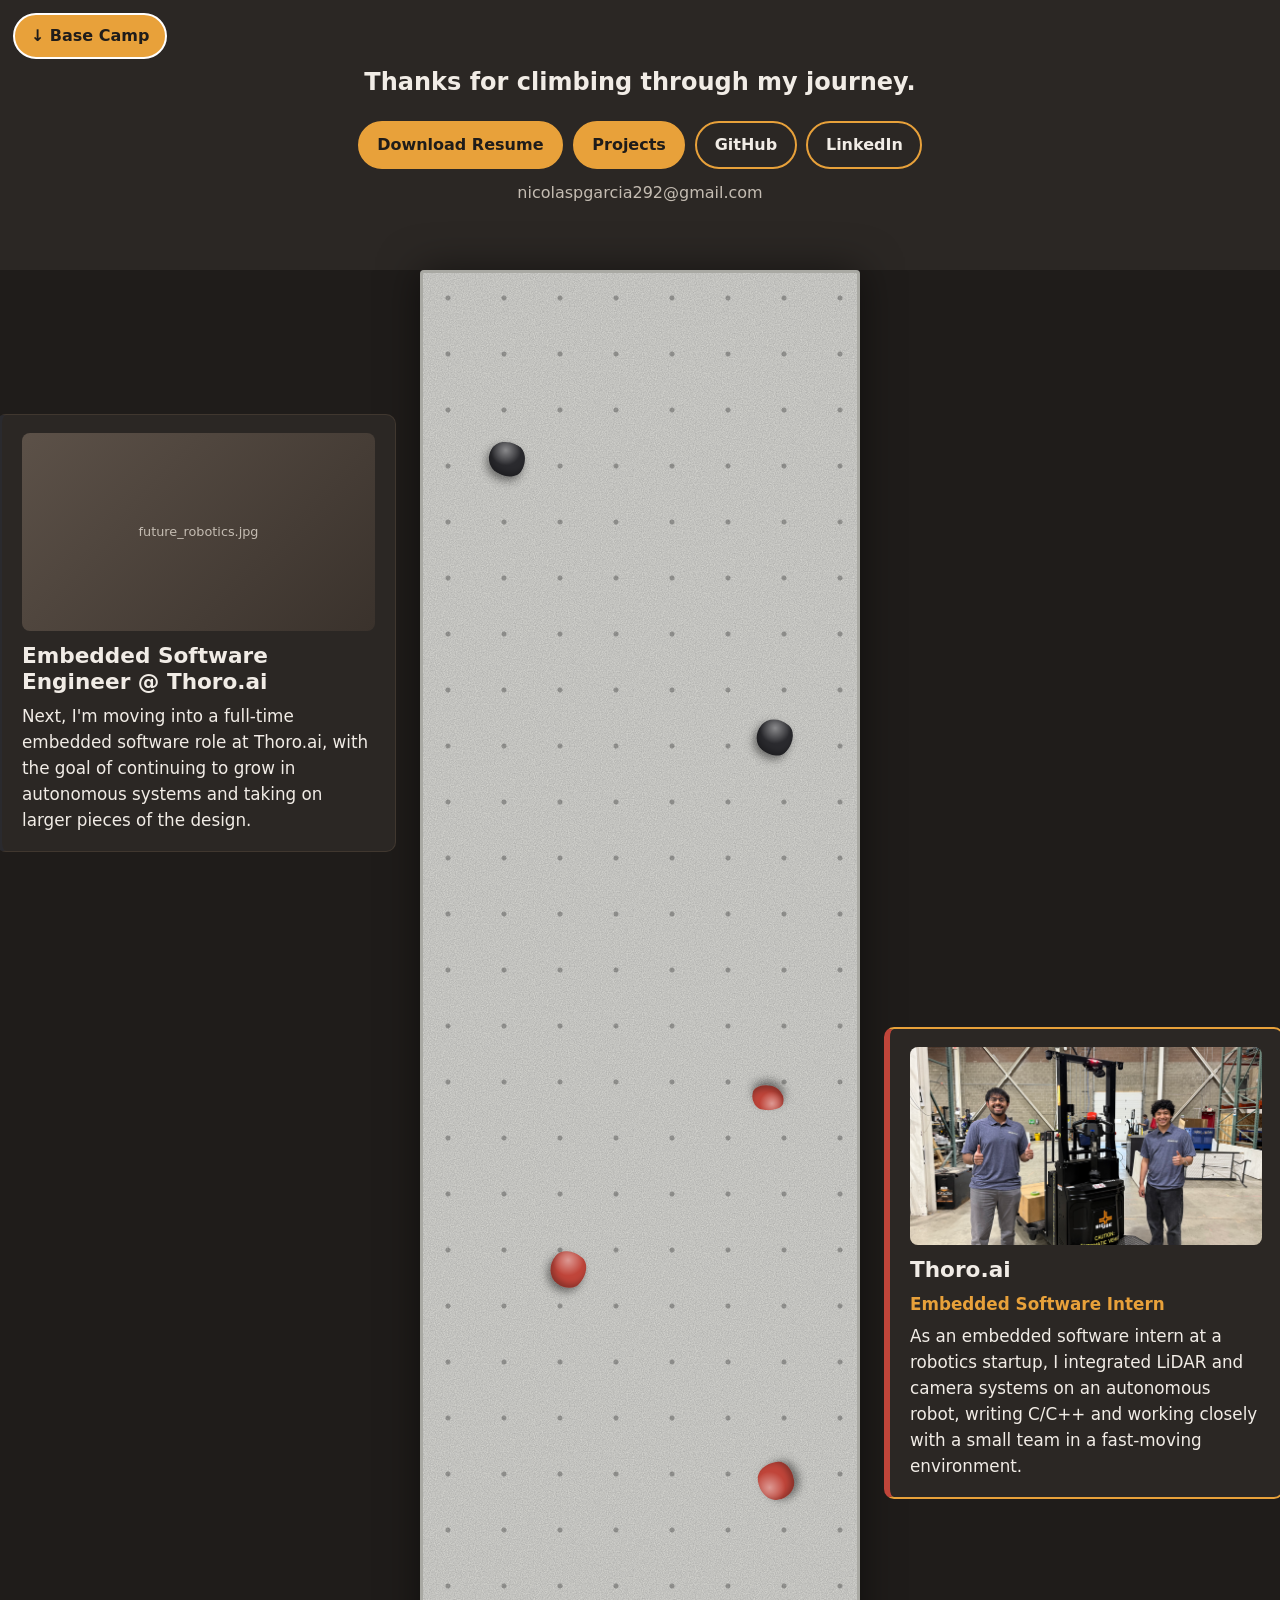
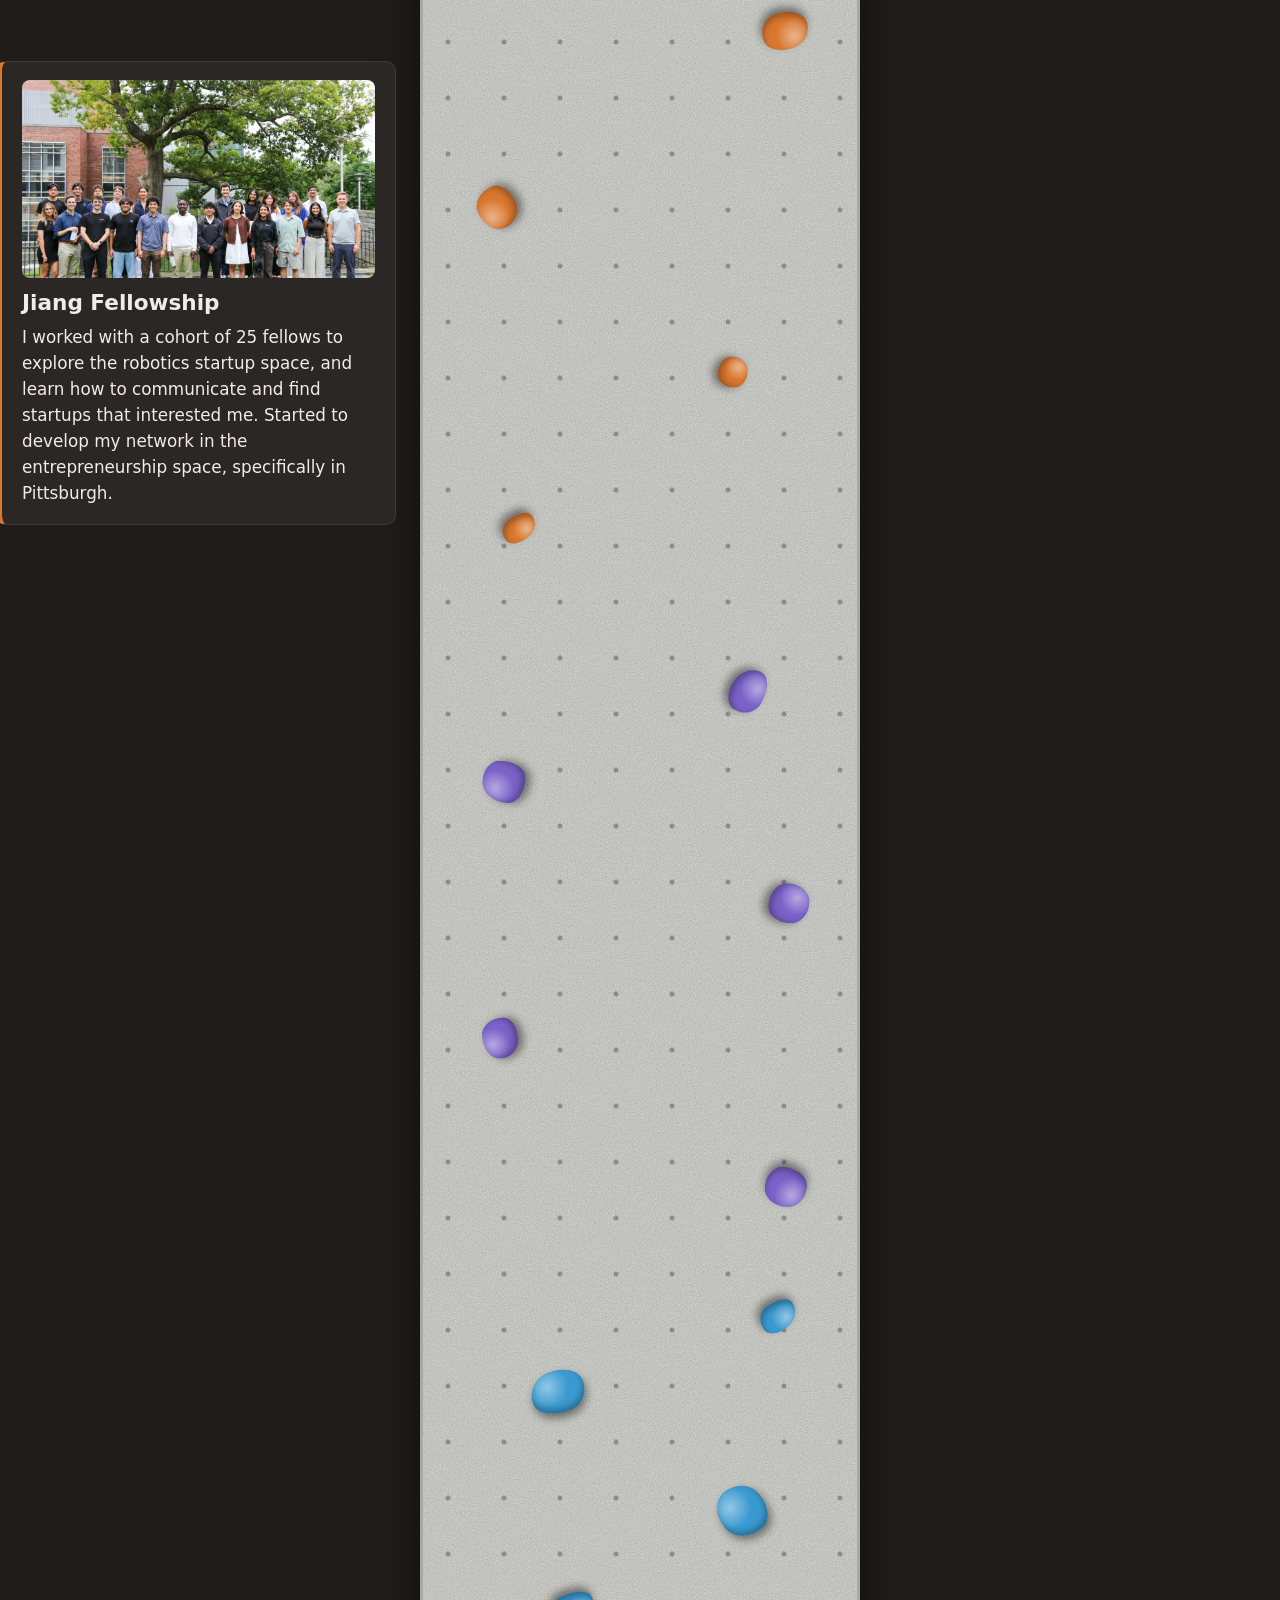
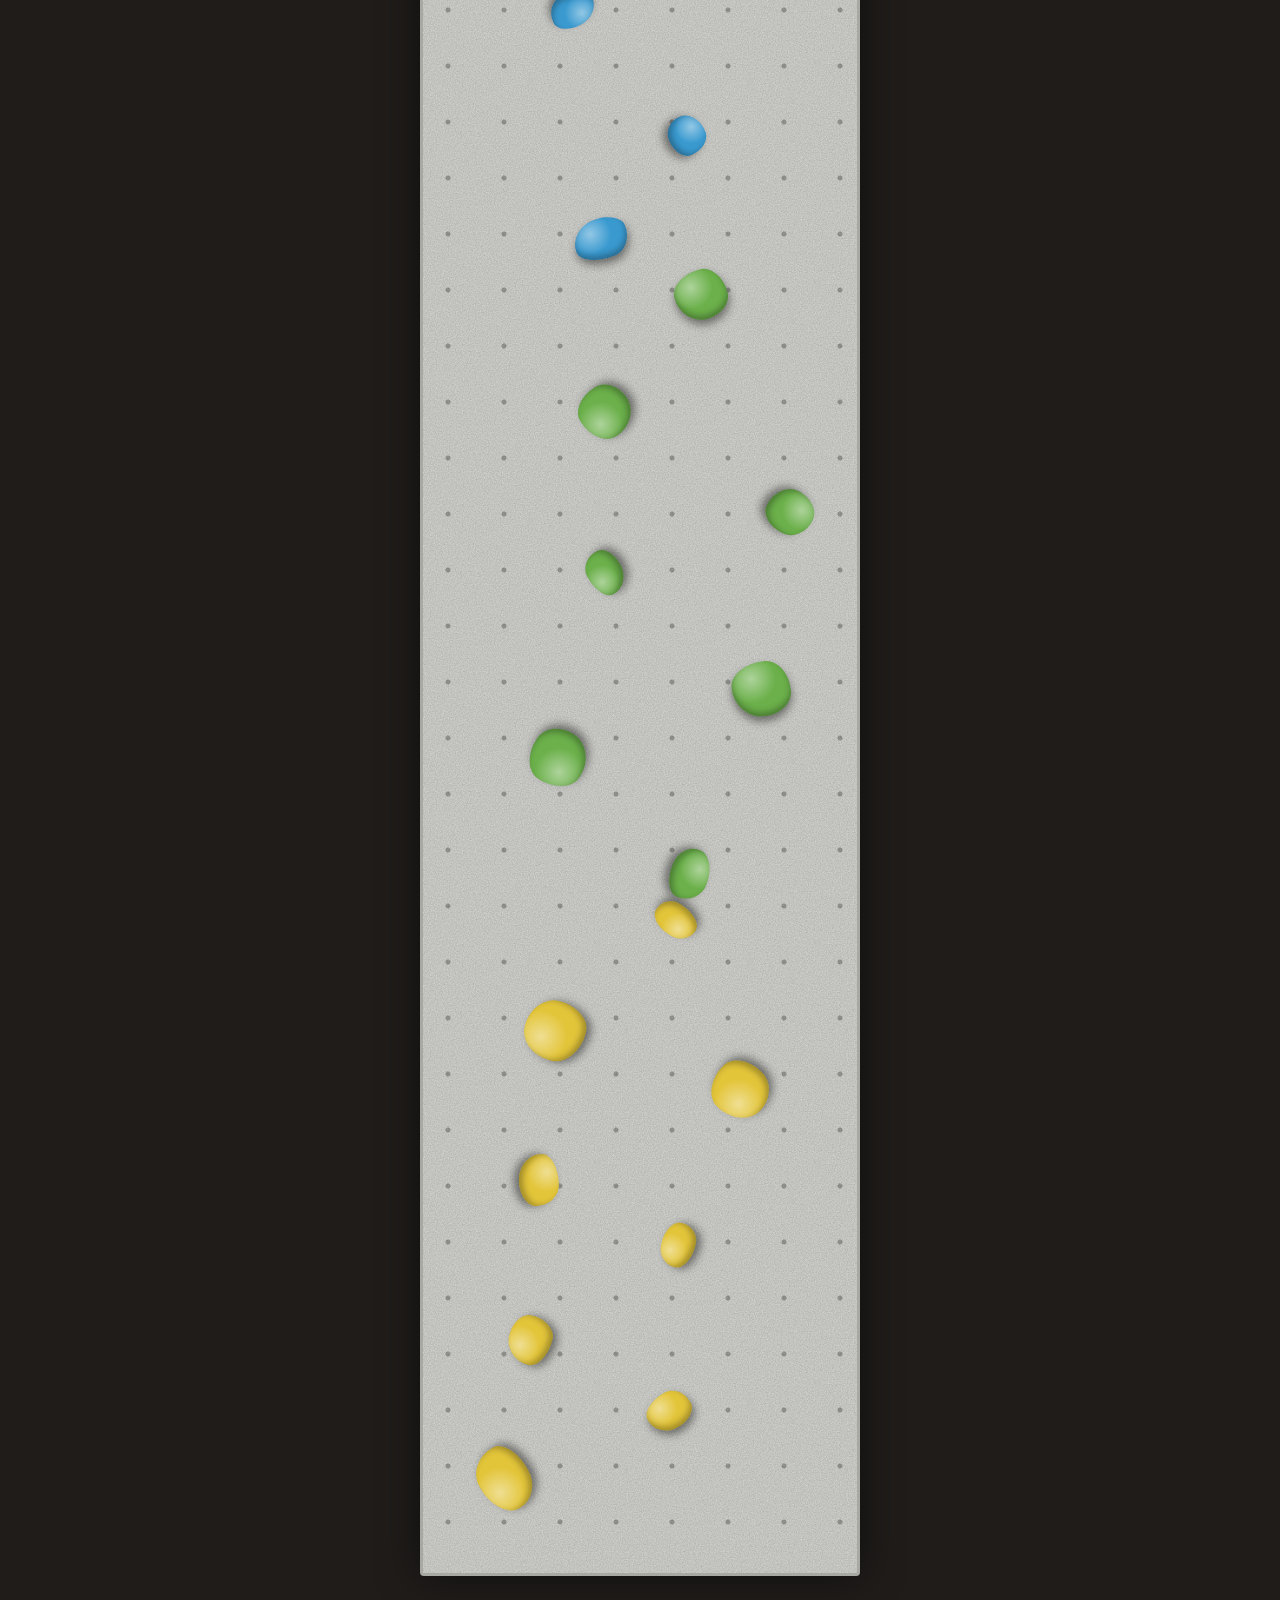
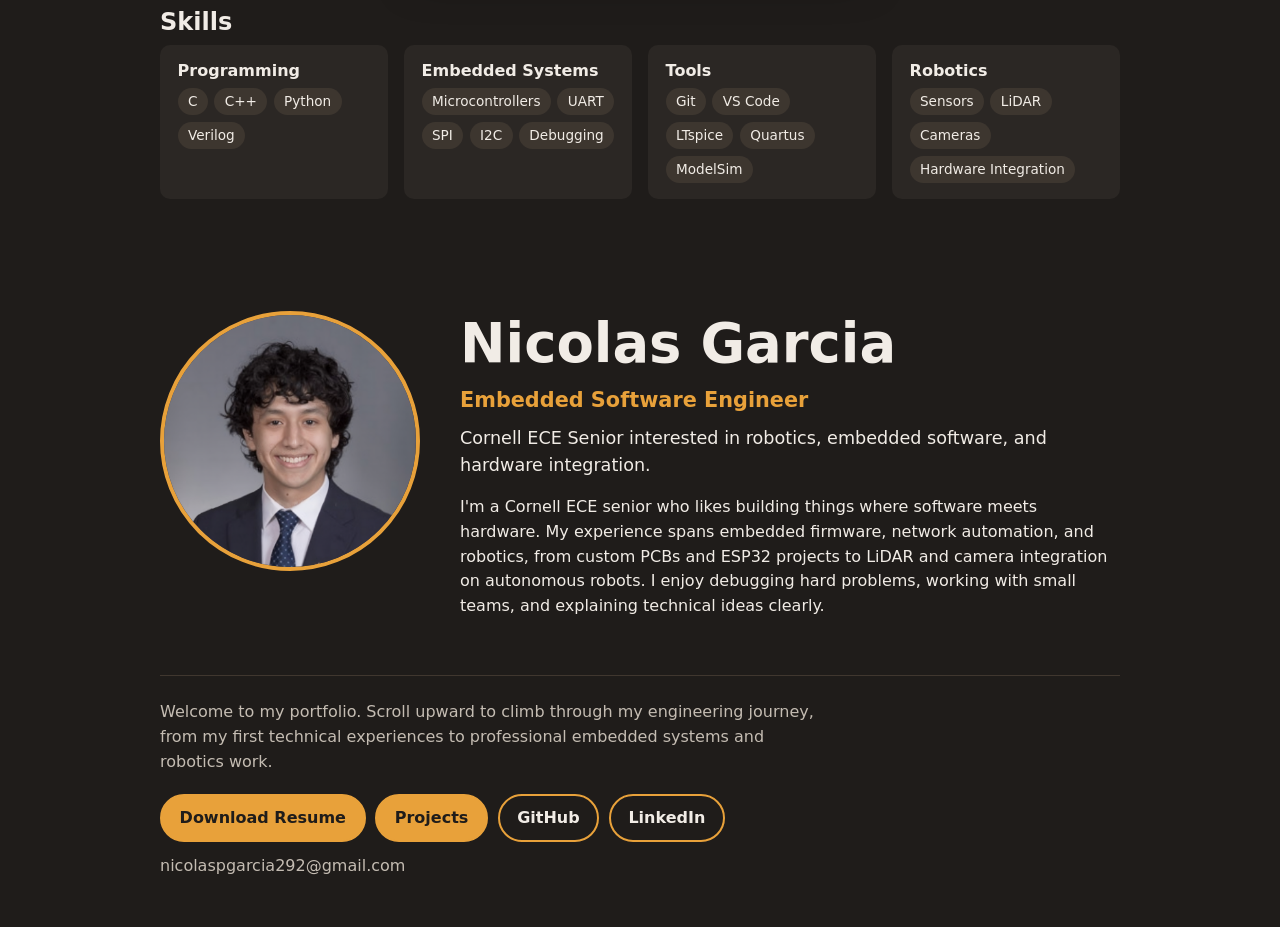
==== index.html @ 69eba1c3 "Initial commit" ====
<!DOCTYPE html>
<html lang="en">
<head>
  <meta charset="UTF-8">
  <meta name="viewport" content="width=device-width, initial-scale=1">
  <title>Nicolas Garcia | Embedded Software Engineer</title>
  <link rel="stylesheet" href="styles.css">
</head>
<body>

<!-- Shown at base camp: jumps to the start of the climb -->
<button class="nav-btn" id="startBtn" type="button">↑ Start the climb</button>

<!-- Shown everywhere else: jumps back to the landing page -->
<button class="nav-btn" id="backBtn" type="button">↓ Base Camp</button>

<div class="page" id="page">

  <!-- SECTION 1: HERO / BASE CAMP -->
  <header class="hero" id="base-camp">
    <div class="hero-top">
      <div class="ph circle" data-label="portrait.png">
        <img src="images/portrait.png" alt="Portrait of Nicolas Garcia">
      </div>
      <div class="hero-text">
        <h1>Nicolas Garcia</h1>
        <p class="title">Embedded Software Engineer</p>
        <p class="subtitle">Cornell ECE Senior interested in robotics, embedded software, and hardware integration.</p>
        <!-- PLACEHOLDER: replace this paragraph with your own about-me text -->
        <p class="about">I'm a Cornell ECE senior who likes building things where software meets hardware. My experience spans embedded firmware, network automation, and robotics, from custom PCBs and ESP32 projects to LiDAR and camera integration on autonomous robots. I enjoy debugging hard problems, working with small teams, and explaining technical ideas clearly.</p>
      </div>
    </div>

    <div class="hero-bottom">
      <p class="intro">Welcome to my portfolio. Scroll upward to climb through my engineering journey, from my first technical experiences to professional embedded systems and robotics work.</p>
      <div class="buttons">
        <a class="btn primary" href="Nicolas_Garcia_Resume.pdf" download>Download Resume</a>
        <a class="btn primary" href="projects.html">Projects</a>
        <a class="btn" href="https://github.com/NicolasGarcia19" target="_blank" rel="noopener">GitHub</a>
        <a class="btn" href="https://www.linkedin.com/in/nicolas-garcia-37a261304/" target="_blank" rel="noopener">LinkedIn</a>
      </div>
      <p class="small">nicolaspgarcia292@gmail.com</p>
    </div>
  </header>

  <!-- SECTION 2: SKILLS -->
  <section class="skills" id="skills">
    <h2>Skills</h2>
    <div class="skill-grid">
      <div class="skill-card"><h3>Programming</h3><ul class="badges"><li>C</li><li>C++</li><li>Python</li><li>Verilog</li></ul></div>
      <div class="skill-card"><h3>Embedded Systems</h3><ul class="badges"><li>Microcontrollers</li><li>UART</li><li>SPI</li><li>I2C</li><li>Debugging</li></ul></div>
      <div class="skill-card"><h3>Tools</h3><ul class="badges"><li>Git</li><li>VS Code</li><li>LTspice</li><li>Quartus</li><li>ModelSim</li></ul></div>
      <div class="skill-card"><h3>Robotics</h3><ul class="badges"><li>Sensors</li><li>LiDAR</li><li>Cameras</li><li>Hardware Integration</li></ul></div>
    </div>
  </section>

  <!-- SECTION 3: CLIMBING WALL.
       Each .hold-row is one "level" (listed oldest -> newest; the wall draws them bottom -> top).
       data-level = difficulty (1 easiest ... 7 hardest): sets the hold color and card stripe.
       data-holds = how many holds appear on that level. Fewer holds = harder climbing.
       script.js generates the holds themselves. -->
  <section class="wall" id="wall" aria-label="Career timeline">
    <div class="holds">

      <article class="hold-row" data-level="1" data-holds="8">
        <div class="level-holds" aria-hidden="true"></div>
        <div class="card">
          <div class="ph" data-label="cornell_campus.jpg"><img src="images/cornell_campus.jpg" alt=""></div>
          <h3>Cornell University</h3>
          <p class="desc">I study Electrical and Computer Engineering at Cornell, where my coursework has centered on embedded systems, signals and systems, digital logic, and probability and inference. These classes gave me a foundation for moving comfortably between hardware and software.</p>
        </div>
        <aside class="card note">
          <h3>How to read this wall</h3>
          <p class="desc">This page is a climbing wall, and it's a metaphor for my experience so far. Each level is a stage of my journey, starting with my first classes at Cornell and climbing up to today.</p>
        </aside>
      </article>

      <article class="hold-row" data-level="2" data-holds="7">
        <div class="level-holds" aria-hidden="true"></div>
        <div class="card">
          <div class="ph" data-label="teaching_placeholder.jpg"><img src="images/teaching_placeholder.jpg" alt=""></div>
          <h3>Teaching and Mentorship</h3>
          <p class="desc">Explaining physics to other students has made me a clearer communicator. As a TA, Learning Assistant, and tutor, I've learned to break hard ideas into steps and to meet people at whatever level they're starting from.</p>
        </div>
      </article>

      <article class="hold-row" data-level="3" data-holds="6">
        <div class="level-holds" aria-hidden="true"></div>
        <div class="card">
          <div class="ph" data-label="cusd_project.png"><img src="images/cusd_project.png" alt=""></div>
          <h3>CUSD Electrical Systems</h3>
          <p class="desc">On the CUSD project team I worked on the electrical design of a solar-powered bus shelter, including custom PCBs, LED systems, and ESP32 firmware, while helping lead teammates toward a working system.</p>
        </div>
      </article>

      <article class="hold-row" data-level="4" data-holds="5">
        <div class="level-holds" aria-hidden="true"></div>
        <div class="card">
          <div class="ph" data-label="insekom_network.png"><img src="images/insekom_network.png" alt=""></div>
          <h3>Insekom</h3>
          <p class="desc">At Insekom I worked in network engineering on Huawei systems and used Python to automate repetitive operational tasks, improving efficiency across the infrastructure I supported.</p>
        </div>
        <aside class="card note">
          <h3>The climb gets harder</h3>
          <p class="desc">In rock climbing, the higher you go, the fewer holds there are, and the ones left are smaller and harder to grab. My experience works the same way: each step up has been more complicated and has asked for more problem solving.</p>
        </aside>
      </article>

      <article class="hold-row" data-level="5" data-holds="4">
        <div class="level-holds" aria-hidden="true"></div>
        <div class="card">
          <div class="ph" data-label="jiang_fellows.png"><img src="images/jiang_fellows.png" alt=""></div>
          <h3>Jiang Fellowship</h3>
          <p class="desc">I worked with a cohort of 25 fellows to explore the robotics startup space, and learn how to communicate and find startups that interested me. Started to develop my network in the entrepreneurship space, specifically in Pittsburgh.</p>
        </div>
        
      </article>

      <article class="hold-row major" data-level="6" data-holds="3">
        <div class="level-holds" aria-hidden="true"></div>
        <div class="card">
          <div class="ph" data-label="thoro_robot.jpeg"><img src="images/thoro_robot.jpeg" alt=""></div>
          <h3>Thoro.ai</h3>
          <p class="tag">Embedded Software Intern</p>
          <p class="desc">As an embedded software intern at a robotics startup, I integrated LiDAR and camera systems on an autonomous robot, writing C/C++ and working closely with a small team in a fast-moving environment.</p>
        </div>
      </article>

      <article class="hold-row" data-level="7" data-holds="2">
        <div class="level-holds" aria-hidden="true"></div>
        <div class="card">
          <div class="ph" data-label="future_robotics.jpg"><img src="images/future_robotics.jpg" alt=""></div>
          <h3>Embedded Software Engineer @ Thoro.ai</h3>
          <p class="desc">Next, I'm moving into a full-time embedded software role at Thoro.ai, with the goal of continuing to grow in autonomous systems and taking on larger pieces of the design.</p>
        </div>
      </article>

    </div>
  </section>

  <!-- FOOTER (the summit) -->
  <footer class="footer" id="contact">
    <p class="thanks">Thanks for climbing through my journey.</p>
    <div class="buttons">
      <a class="btn primary" href="resume.pdf" download>Download Resume</a>
      <a class="btn primary" href="projects.html">Projects</a>
      <a class="btn" href="https://github.com/NicolasGarcia19" target="_blank" rel="noopener">GitHub</a>
      <a class="btn" href="https://www.linkedin.com/in/nicolas-garcia-37a261304/" target="_blank" rel="noopener">LinkedIn</a>
    </div>
    <p class="small">nicolaspgarcia292@gmail.com</p>
  </footer>

</div>
<script src="script.js"></script>
</body>
</html>
---- styles.css ----
:root {
  --bg: #1f1c1a;
  --panel: #2b2724;
  --text: #f1ece6;
  --muted: #c4bcb2;
  --accent: #e8a13a;
  --wall: #d8d8d3;          /* gym-wall off-white */
  --wall-edge: #a9a9a3;
  --radius: 10px;
  --wall-w: 440px;
  --hs: 1;                  /* hold size multiplier (shrinks on small screens) */
}
* { box-sizing: border-box; }
html { scroll-behavior: auto; }
body {
  margin: 0;
  background: var(--bg);
  color: var(--text);
  font-family: system-ui, -apple-system, "Segoe UI", Roboto, sans-serif;
  line-height: 1.55;
}
h1, h2, h3 { line-height: 1.2; margin: 0 0 .5rem; }
a { color: inherit; }

/* Climb upward: hero (base camp) at the bottom, footer (summit) at the top.
   script.js adds .climb-up to <body>. Remove it for a normal top-down page. */
.page { display: flex; flex-direction: column; }
body.climb-up .page { flex-direction: column-reverse; }

/* ---------- Image placeholders (labeled block if the file is missing) ---------- */
.ph {
  position: relative;
  background: linear-gradient(135deg, #5c5148, #3a322c);
  border-radius: 8px;
  overflow: hidden;
  aspect-ratio: 16 / 9;
  margin-bottom: .75rem;
}
.ph::after {
  content: attr(data-label);
  position: absolute; inset: 0;
  display: grid; place-items: center;
  padding: .5rem; text-align: center;
  color: var(--muted); font-size: .8rem;
}
.ph img {
  position: absolute; inset: 0;
  width: 100%; height: 100%;
  object-fit: cover;
  z-index: 1;
}
.ph.missing img { display: none; }

/* ---------- Buttons ---------- */
.buttons { display: flex; flex-wrap: wrap; gap: .6rem; margin-top: 1.25rem; }
.btn {
  padding: .6rem 1.1rem;
  border: 2px solid var(--accent);
  border-radius: 999px;
  text-decoration: none;
  font-weight: 600;
}
.btn.primary { background: var(--accent); color: #1f1c1a; }
.btn:hover, .btn:focus-visible { outline: 3px solid var(--text); outline-offset: 2px; }
.small { color: var(--muted); margin: .75rem 0 0; }

/* ---------- Fixed navigation buttons (Start the climb / Base Camp) ---------- */
.nav-btn {
  position: fixed; top: .8rem; left: 0.8rem; z-index: 20;
  padding: .55rem 1rem;
  font: inherit; font-weight: 600; cursor: pointer;
  color: #1f1c1a; background: var(--accent);
  border: 2px solid #fff; border-radius: 999px;
  opacity: 0; pointer-events: none;
  transition: opacity .3s ease;
}
.nav-btn.show { opacity: 1; pointer-events: auto; }
.nav-btn:focus-visible { outline: 3px solid var(--text); outline-offset: 2px; }
/* Center the Start the climb button */
#startBtn {
  left: 50%;
  padding: .9rem 1.6rem;
  font-size: 1.10rem;
  transform: translateX(-50%);
  animation: climbGlow 2s ease-in-out infinite;
}

@keyframes climbGlow {
  0%, 100% {
    box-shadow: 0 0 0 0 rgba(255, 255, 255, 0);
  }
  50% {
    box-shadow: 0 0 0 5px rgba(255, 255, 255, 0.5);
  }
}
/* ---------- Hero ---------- */
.hero { max-width: 1000px; margin: 0 auto; padding: 5rem 1.25rem 3rem; width: 100%; }
.hero-top { display: grid; grid-template-columns: 260px 1fr; gap: 2.5rem; align-items: start; }
.ph.circle { aspect-ratio: 1 / 1; border-radius: 50%; margin: 0; border: 4px solid var(--accent); }
.ph.circle img { object-position: center 0%; }
.hero h1 { font-size: clamp(2.2rem, 6vw, 3.4rem); }
.title { font-size: 1.3rem; color: var(--accent); margin: 0; font-weight: 600; }
.subtitle { font-size: 1.1rem; margin: .5rem 0 1rem; }
.about { max-width: 65ch; margin: 0 0 1rem; }
.hero-bottom { margin-top: 2.5rem; padding-top: 1.5rem; border-top: 1px solid #40372f; }
.intro { color: var(--muted); max-width: 65ch; margin: 0; }

/* ---------- Skills ---------- */
.skills { max-width: 1000px; margin: 0 auto; padding: 2rem 1.25rem; width: 100%; }
.skill-grid { display: grid; grid-template-columns: repeat(auto-fit, minmax(220px, 1fr)); gap: 1rem; }
.skill-card { background: var(--panel); padding: 1rem 1.1rem; border-radius: var(--radius); }
.skill-card h3 { font-size: 1rem; }
.badges { list-style: none; margin: 0; padding: 0; display: flex; flex-wrap: wrap; gap: .4rem; }
.badges li { background: #3d362f; padding: .2rem .65rem; border-radius: 999px; font-size: .85rem; }

/* ---------- Climbing wall ---------- */
.wall { position: relative; padding: 3rem 1.25rem; }
.holds { position: relative; max-width: 1280px; margin: 0 auto; display: flex; flex-direction: column-reverse; }

/* Top-rope style panel: rough texture (SVG noise) + bolt-hole grid on off-white */
.holds::before {
  content: "";
  position: absolute; top: -3rem; bottom: -3rem; left: 50%;
  width: var(--wall-w); transform: translateX(-50%);
  background:
    radial-gradient(circle, rgba(0,0,0,.28) 0 2px, transparent 3px) 0 0 / 56px 56px,
    url("data:image/svg+xml;utf8,<svg xmlns='http://www.w3.org/2000/svg' width='220' height='220'><filter id='n'><feTurbulence type='fractalNoise' baseFrequency='0.85' numOctaves='3' stitchTiles='stitch'/><feColorMatrix values='0 0 0 0 0.25  0 0 0 0 0.25  0 0 0 0 0.25  0 0 0 0.55 0'/></filter><rect width='100%' height='100%' filter='url(%23n)'/></svg>"),
    var(--wall);
  border-radius: 4px;
  box-shadow: inset 0 0 0 3px var(--wall-edge), 0 0 40px rgba(0,0,0,.5);
}

/* Each experience is a "level". Its color shows difficulty, like gym route tape:
   yellow (easiest) -> green -> blue -> purple -> orange -> red -> black (hardest). */
.hold-row[data-level="1"] { --lc: #e3c53a; }
.hold-row[data-level="2"] { --lc: #6bb04a; }
.hold-row[data-level="3"] { --lc: #3a9ad0; }
.hold-row[data-level="4"] { --lc: #7a62c8; }
.hold-row[data-level="5"] { --lc: #d9772f; }
.hold-row[data-level="6"] { --lc: #c0453a; }
.hold-row[data-level="7"] { --lc: #2a2a2e; }

.hold-row {
  position: relative;
  display: grid;
  grid-template-columns: 1fr var(--wall-w) 1fr;
  align-items: center;
  min-height: max(70vh, 600px);
}

/* Holds are generated by script.js into this layer, which sits over the wall column */
.level-holds {
  position: absolute; top: 0; bottom: 0; z-index: 1;
  width: var(--wall-w);
  left: calc(50% - var(--wall-w) / 2);
  pointer-events: none;
}
.hold {
  position: absolute;
  width: calc(var(--w, 56px) * var(--hs));
  height: calc(var(--h, 44px) * var(--hs));
  transform: translate(-50%, -50%) rotate(var(--r, 0deg));
  background: radial-gradient(circle at 35% 30%, rgba(255,255,255,.45), transparent 45%), var(--lc, #c0453a);
  box-shadow: 0 5px 8px rgba(0,0,0,.45), inset 0 -4px 6px rgba(0,0,0,.3);
}
/* Irregular rock-like outlines */
.hold.shape-0 { border-radius: 58% 42% 55% 45% / 48% 60% 40% 52%; }
.hold.shape-1 { border-radius: 45% 55% 40% 60% / 55% 45% 55% 45%; }
.hold.shape-2 { border-radius: 60% 40% 50% 50% / 42% 58% 42% 58%; }
.hold.shape-3 { border-radius: 50% 50% 38% 62% / 60% 40% 60% 40%; }
/* Real hold photo (transparent PNG) replaces the CSS shape */
.hold img { width: 100%; height: 100%; object-fit: contain; display: block; }
.hold.has-img { background: none; box-shadow: none; border-radius: 0; }
.hold.has-img img { filter: drop-shadow(0 5px 5px rgba(0,0,0,.5)); }

/* ---------- Cards ---------- */
.card {
  grid-row: 1;
  background: var(--panel);
  padding: 1.1rem 1.25rem;
  border-radius: var(--radius);
  border: 1px solid #40372f;
  border-left: 6px solid var(--lc, var(--accent));   /* level color stripe */
  width: 100%; max-width: 420px;
  font-size: 1.05rem;
  opacity: 0;
  transform: translateY(20px);
  transition: opacity .5s ease, transform .5s ease;
}
.card.visible { opacity: 1; transform: none; }
.card h3 { font-size: 1.35rem; }
.desc { margin: 0; color: var(--text); }
.tag { color: var(--accent); font-weight: 600; margin: 0 0 .4rem; }
.hold-row.major .card { border: 2px solid var(--accent); border-left: 6px solid var(--lc); max-width: 450px; }

/* Alternate left/right (odd rows = left of wall, even = right) */
.hold-row:nth-child(odd) .card { grid-column: 1; justify-self: end; margin-right: 1.5rem; }
.hold-row:nth-child(even) .card { grid-column: 3; justify-self: start; margin-left: 1.5rem; }

/* Explainer notes sit on the opposite side from the experience card */
.card.note {
  background: rgba(43, 39, 36, .6);
  border: 2px dashed #6b6157;
  max-width: 380px;
}
.card.note h3 { font-size: 1.15rem; color: var(--accent); }
.hold-row:nth-child(odd) .note { grid-column: 3; justify-self: start; margin: 0 0 0 1.5rem; }
.hold-row:nth-child(even) .note { grid-column: 1; justify-self: end; margin: 0 1.5rem 0 0; }

/* ---------- Footer ---------- */
.footer { text-align: center; padding: 4rem 1.25rem; background: var(--panel); }
.footer .buttons { justify-content: center; }
.thanks { font-size: 1.5rem; font-weight: 600; margin: 0; }

/* ---------- Responsive ---------- */
@media (max-width: 1000px) {
  :root { --wall-w: 280px; --hs: .85; }
  .hold-row:nth-child(odd) .card { margin-right: .75rem; }
  .hold-row:nth-child(even) .card { margin-left: .75rem; }
}
@media (max-width: 760px) {
  :root { --wall-w: 70px; --hs: .6; }
  .hero { padding-top: 6rem; }
  .hero-top { grid-template-columns: 1fr; justify-items: center; text-align: center; }
  .ph.circle { width: 200px; }
  .about { text-align: left; }

  .holds::before { left: 0; transform: none; }
  .level-holds { left: 0; }
  .hold-row { grid-template-columns: var(--wall-w) 1fr; min-height: max(55vh, 520px); gap: 1rem 0; }
  .hold-row .card,
  .hold-row:nth-child(odd) .card,
  .hold-row:nth-child(even) .card { grid-column: 2; justify-self: stretch; max-width: none; margin: 0 0 0 .75rem; }
  /* Notes stack under the experience card */
  .hold-row .note,
  .hold-row:nth-child(odd) .note,
  .hold-row:nth-child(even) .note { grid-column: 2; grid-row: 2; justify-self: stretch; max-width: none; margin: 0 0 0 .75rem; }
}

@media (prefers-reduced-motion: reduce) {
  .card, .nav-btn { transition: none; }
  .card { opacity: 1; transform: none; }
}
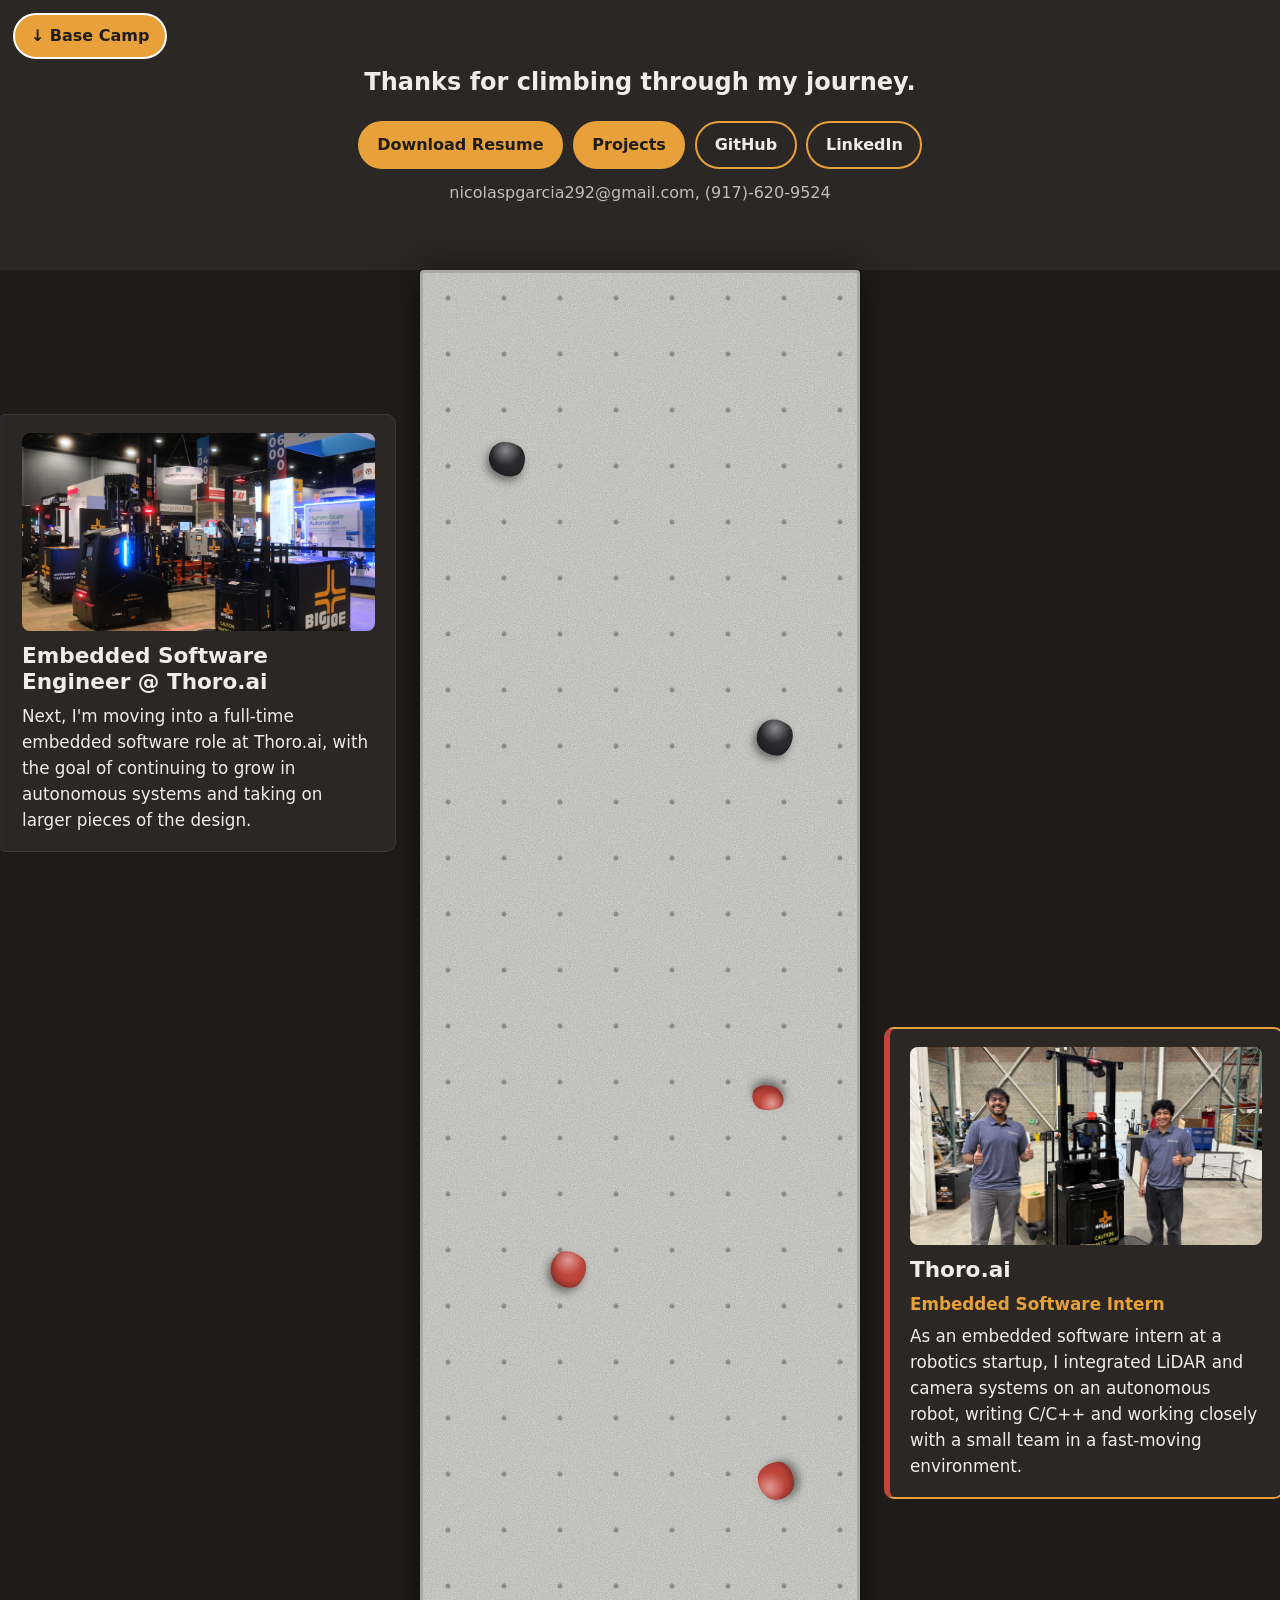
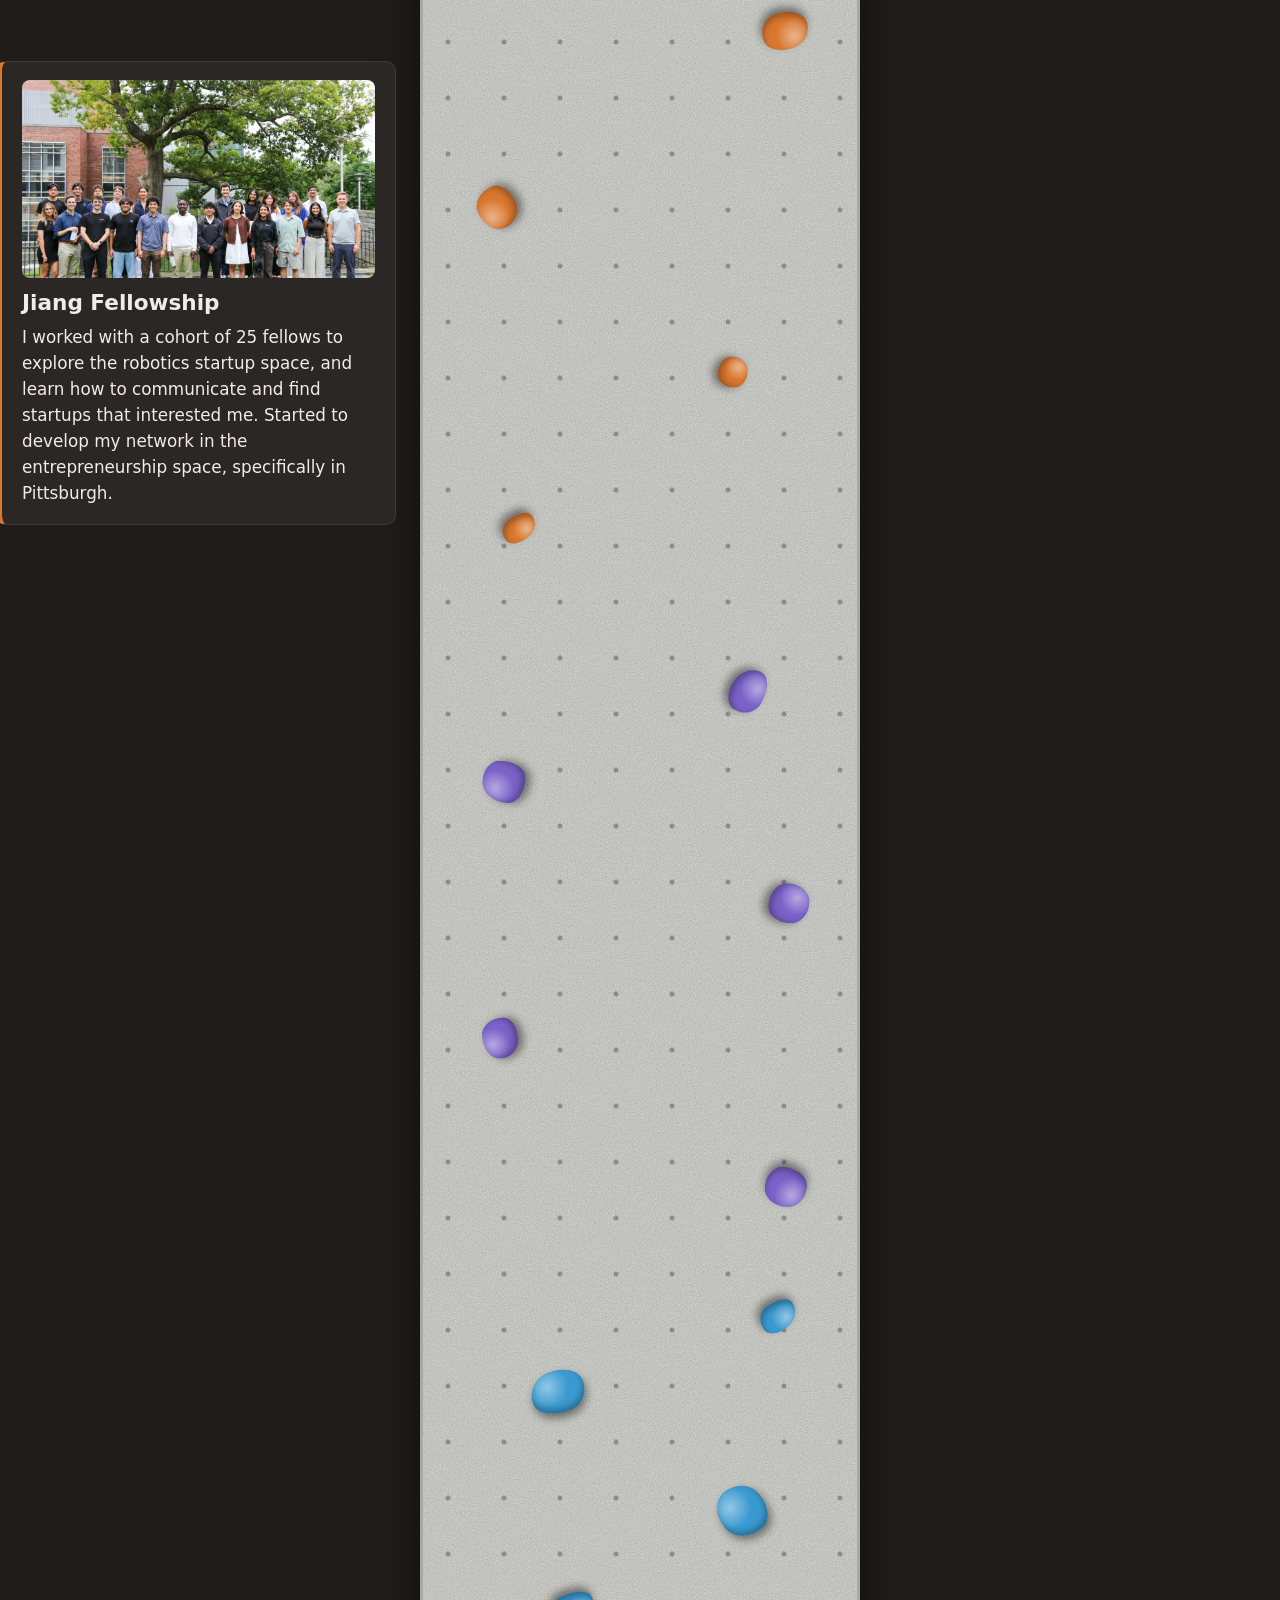
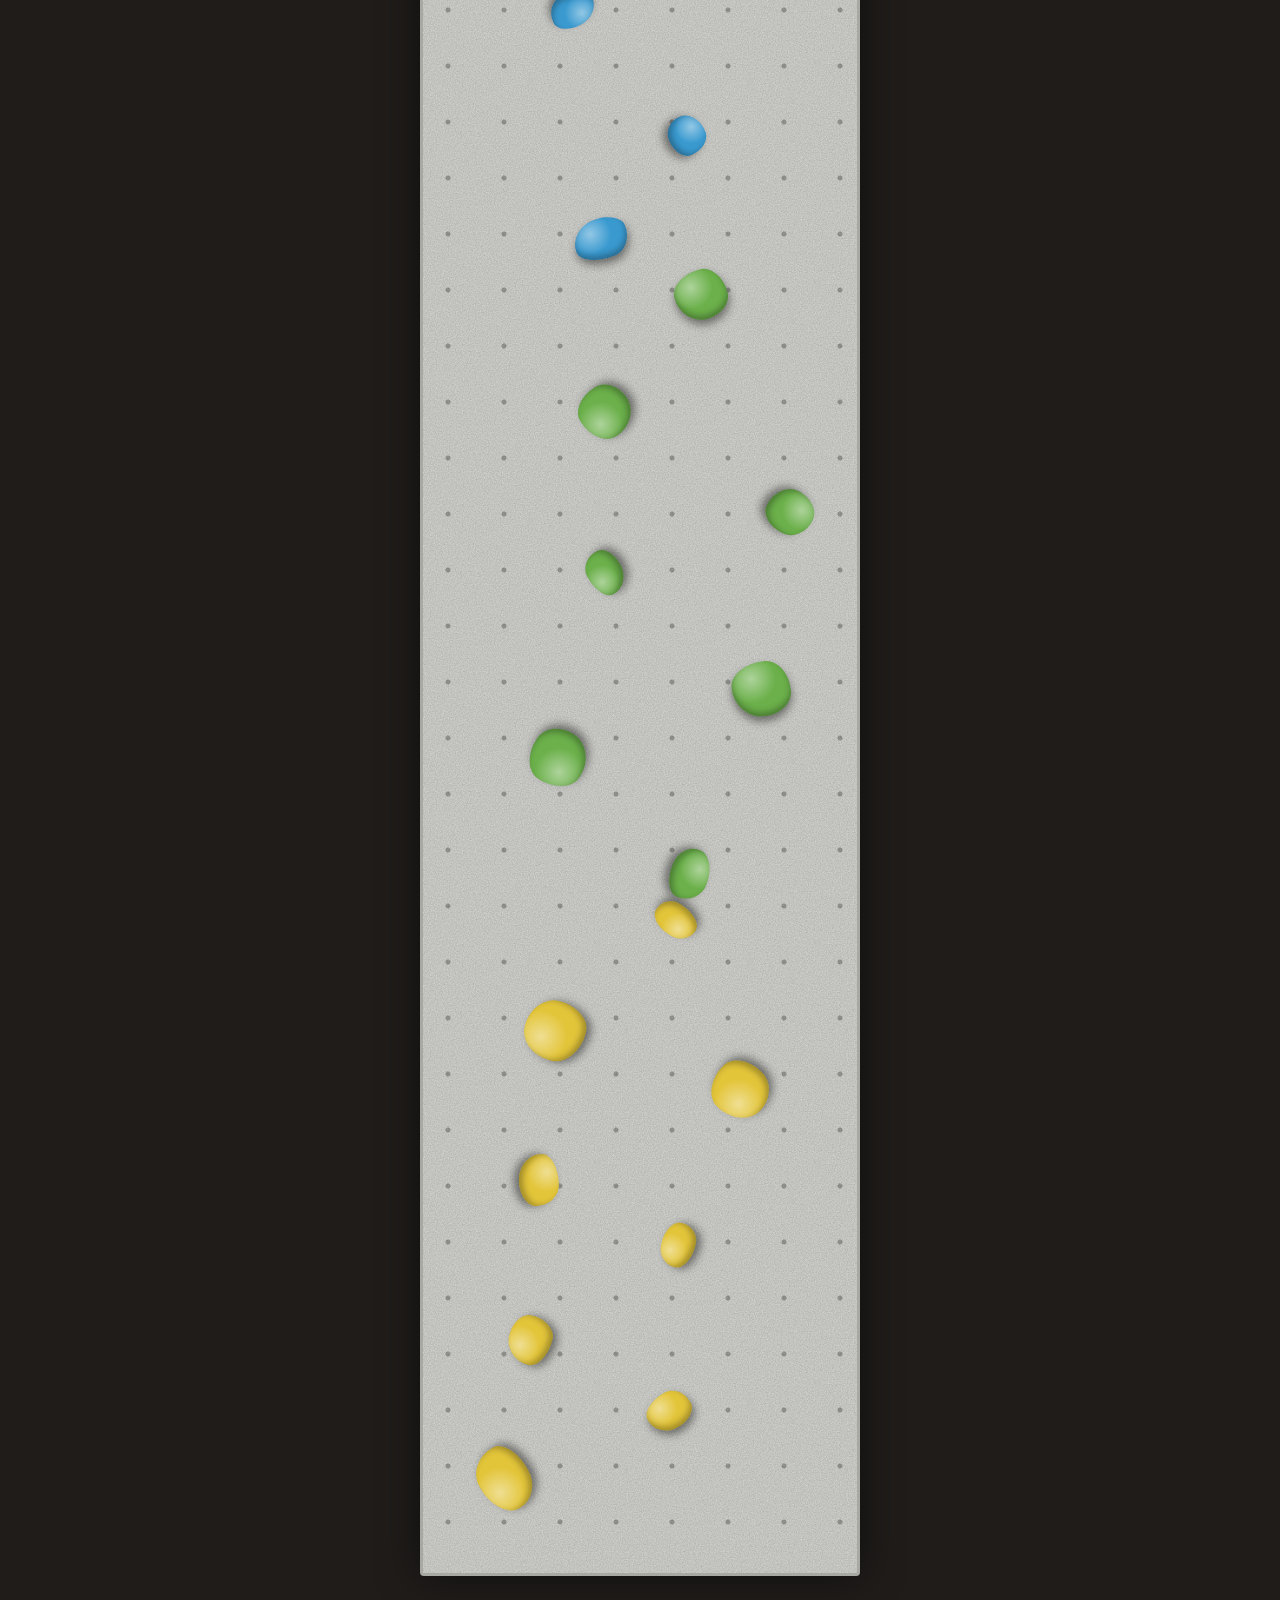
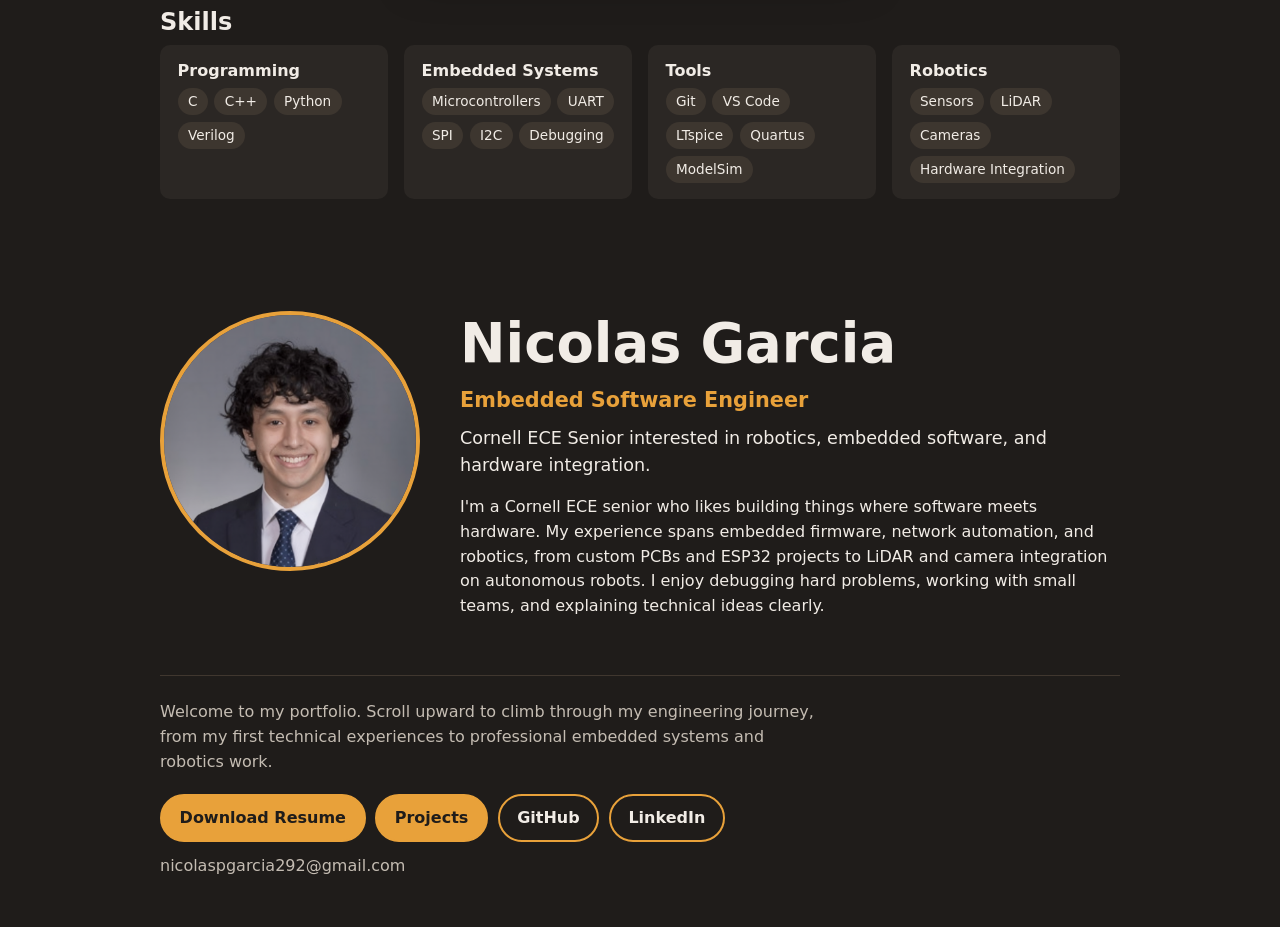
==== commit af9667fb: "More project descriptions written" ====
--- a/index.html
+++ b/index.html
@@ -147,7 +147,7 @@
       <a class="btn" href="https://github.com/NicolasGarcia19" target="_blank" rel="noopener">GitHub</a>
       <a class="btn" href="https://www.linkedin.com/in/nicolas-garcia-37a261304/" target="_blank" rel="noopener">LinkedIn</a>
     </div>
-    <p class="small">nicolaspgarcia292@gmail.com</p>
+    <p class="small">nicolaspgarcia292@gmail.com, (917)-620-9524</p>
   </footer>
 
 </div>
